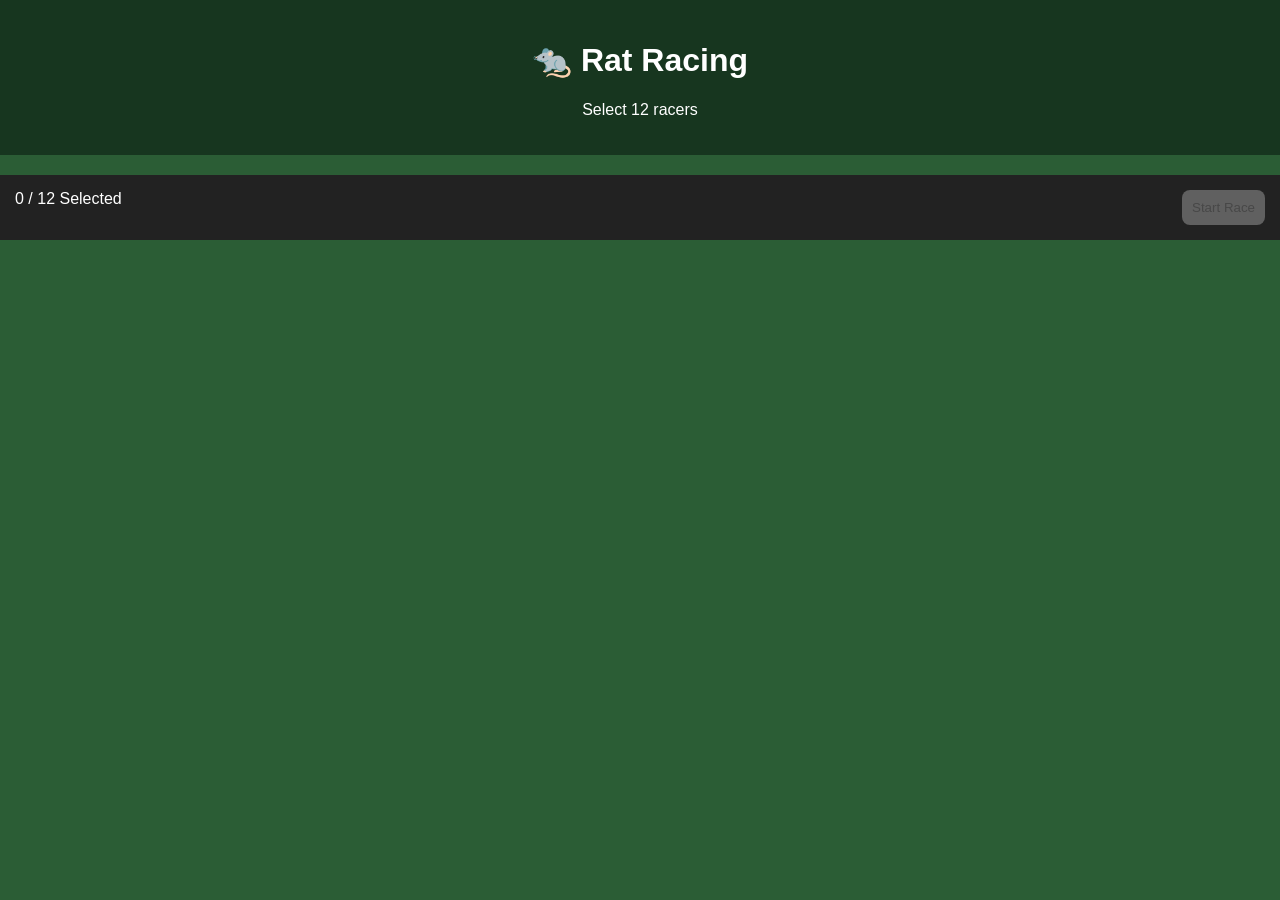
==== index.html @ 175675bf "Rename ndex.html to index.html" ====
<!doctype html>
<html>
<head>
<meta charset="utf-8">
<meta name="viewport" content="width=device-width,initial-scale=1">
<title>Rat Racing</title>
<link rel="stylesheet" href="style.css">
</head>
<body>
<header>
<h1>🐀 Rat Racing</h1>
<p>Select 12 racers</p>
</header>

<div id="grid"></div>

<div id="toolbar">
<span id="count">0 / 12 Selected</span>
<button id="start" disabled>Start Race</button>
</div>

<section id="race" class="hidden">
<h2 id="msg"></h2>
<div id="track"></div>
<button id="again" class="hidden" onclick="location.reload()">Race Again</button>
</section>

<script src="game.js"></script>
</body>
</html>
---- style.css ----
body{
margin:0;
font-family:Arial;
background:#2b5d35;
color:white;
}

header{
background:#17361f;
padding:20px;
text-align:center;
}

#grid{
display:grid;
grid-template-columns:repeat(auto-fit,minmax(150px,1fr));
gap:10px;
padding:10px;
}

.card{
background:#458d58;
padding:10px;
border-radius:10px;
}

.sel{
outline:3px solid gold;
}

button{
padding:10px;
border:none;
border-radius:8px;
cursor:pointer;
}

#toolbar{
display:flex;
justify-content:space-between;
padding:15px;
background:#222;
position:sticky;
bottom:0;
}

.hidden{
display:none;
}

.lane{
height:32px;
position:relative;
border-bottom:1px dashed white;
}

.rat{
position:absolute;
left:0;
}
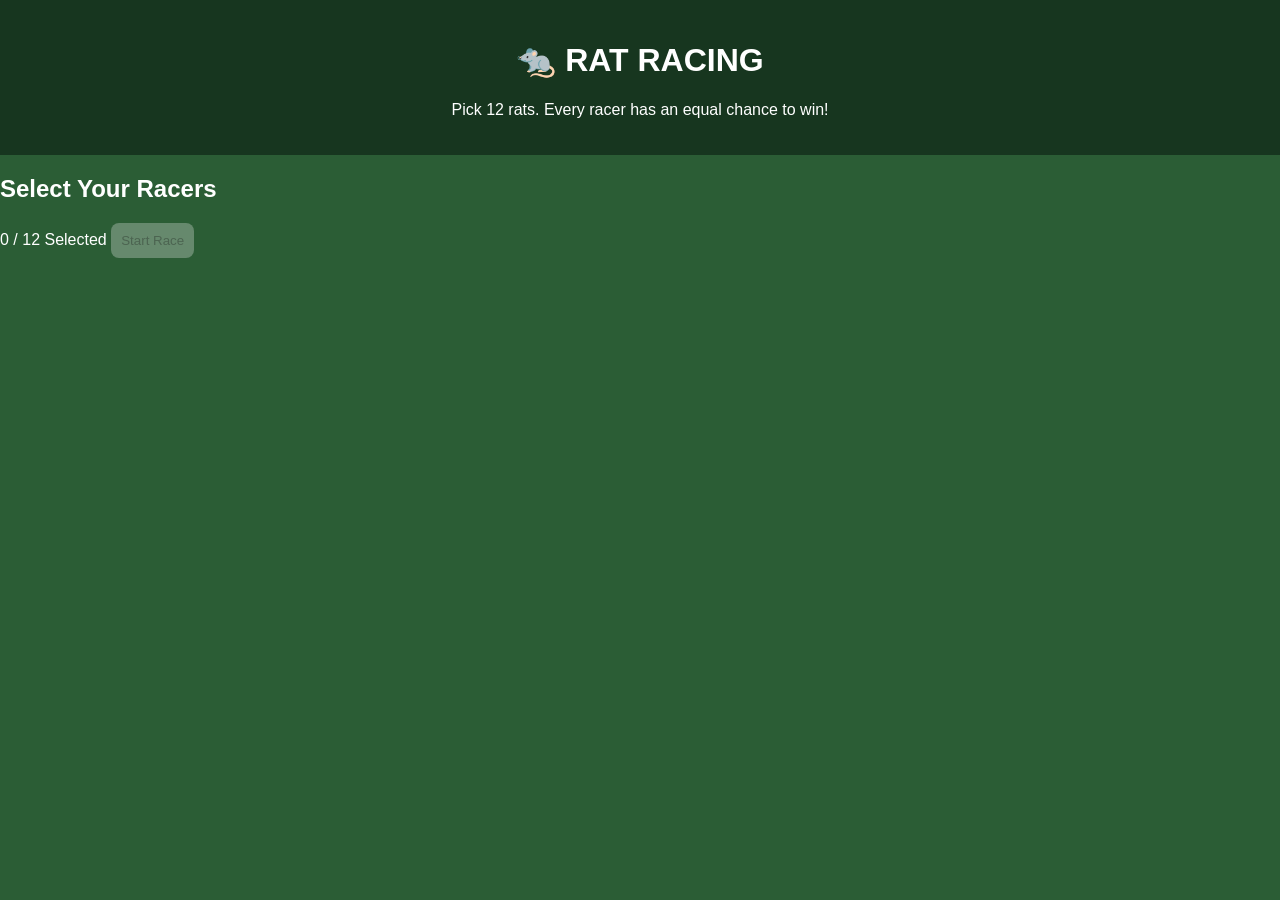
==== commit b616cc65: "Update index.html" ====
--- a/index.html
+++ b/index.html
@@ -1,30 +1,113 @@
-<!doctype html>
-<html>
+<!DOCTYPE html>
+<html lang="en">
 <head>
-<meta charset="utf-8">
-<meta name="viewport" content="width=device-width,initial-scale=1">
-<title>Rat Racing</title>
-<link rel="stylesheet" href="style.css">
+    <meta charset="UTF-8">
+    <meta name="viewport" content="width=device-width, initial-scale=1.0">
+    <title>Rat Racing</title>
+
+    <link rel="preconnect" href="https://fonts.googleapis.com">
+    <link rel="preconnect" href="https://fonts.gstatic.com" crossorigin>
+
+    <link href="https://fonts.googleapis.com/css2?family=Luckiest+Guy&family=Nunito:wght@400;700;900&display=swap" rel="stylesheet">
+
+    <link rel="stylesheet" href="style.css">
 </head>
+
 <body>
-<header>
-<h1>🐀 Rat Racing</h1>
-<p>Select 12 racers</p>
-</header>
 
-<div id="grid"></div>
+<div id="game">
 
-<div id="toolbar">
-<span id="count">0 / 12 Selected</span>
-<button id="start" disabled>Start Race</button>
+    <!-- Header -->
+    <header id="topBar">
+        <h1>🐀 RAT RACING</h1>
+        <p class="subtitle">
+            Pick 12 rats. Every racer has an equal chance to win!
+        </p>
+    </header>
+
+    <!-- Rat Selection -->
+    <section id="selectionScreen">
+
+        <h2>Select Your Racers</h2>
+
+        <div id="ratGrid">
+            <!-- Filled by JavaScript -->
+        </div>
+
+        <div id="selectionInfo">
+            <span id="selectedCount">0 / 12 Selected</span>
+
+            <button id="startRace" disabled>
+                Start Race
+            </button>
+        </div>
+
+    </section>
+
+    <!-- Race Screen -->
+    <section id="raceScreen" class="hidden">
+
+        <div id="broadcastBar">
+
+            <div class="broadcastLeft">
+                📺 RAT RACING LIVE
+            </div>
+
+            <div class="broadcastCenter">
+                Race In Progress
+            </div>
+
+            <div class="broadcastRight">
+                Leader:
+                <span id="leaderName">---</span>
+            </div>
+
+        </div>
+
+        <div id="trackArea">
+
+            <!-- Generated by JavaScript -->
+
+        </div>
+
+        <div id="leaderboard">
+
+            <h2>Leaderboard</h2>
+
+            <ol id="leaderList">
+
+            </ol>
+
+        </div>
+
+    </section>
+
+    <!-- Winner Screen -->
+    <section id="winnerScreen" class="hidden">
+
+        <h2>🏆 WINNER 🏆</h2>
+
+        <div id="winnerCard">
+
+            <div id="winnerPortrait">
+                🐀
+            </div>
+
+            <h1 id="winnerName">
+                Cheddar
+            </h1>
+
+            <button id="raceAgain">
+                Race Again
+            </button>
+
+        </div>
+
+    </section>
+
 </div>
 
-<section id="race" class="hidden">
-<h2 id="msg"></h2>
-<div id="track"></div>
-<button id="again" class="hidden" onclick="location.reload()">Race Again</button>
-</section>
+<script src="game.js"></script>
 
-<script src="game.js"></script>
 </body>
 </html>
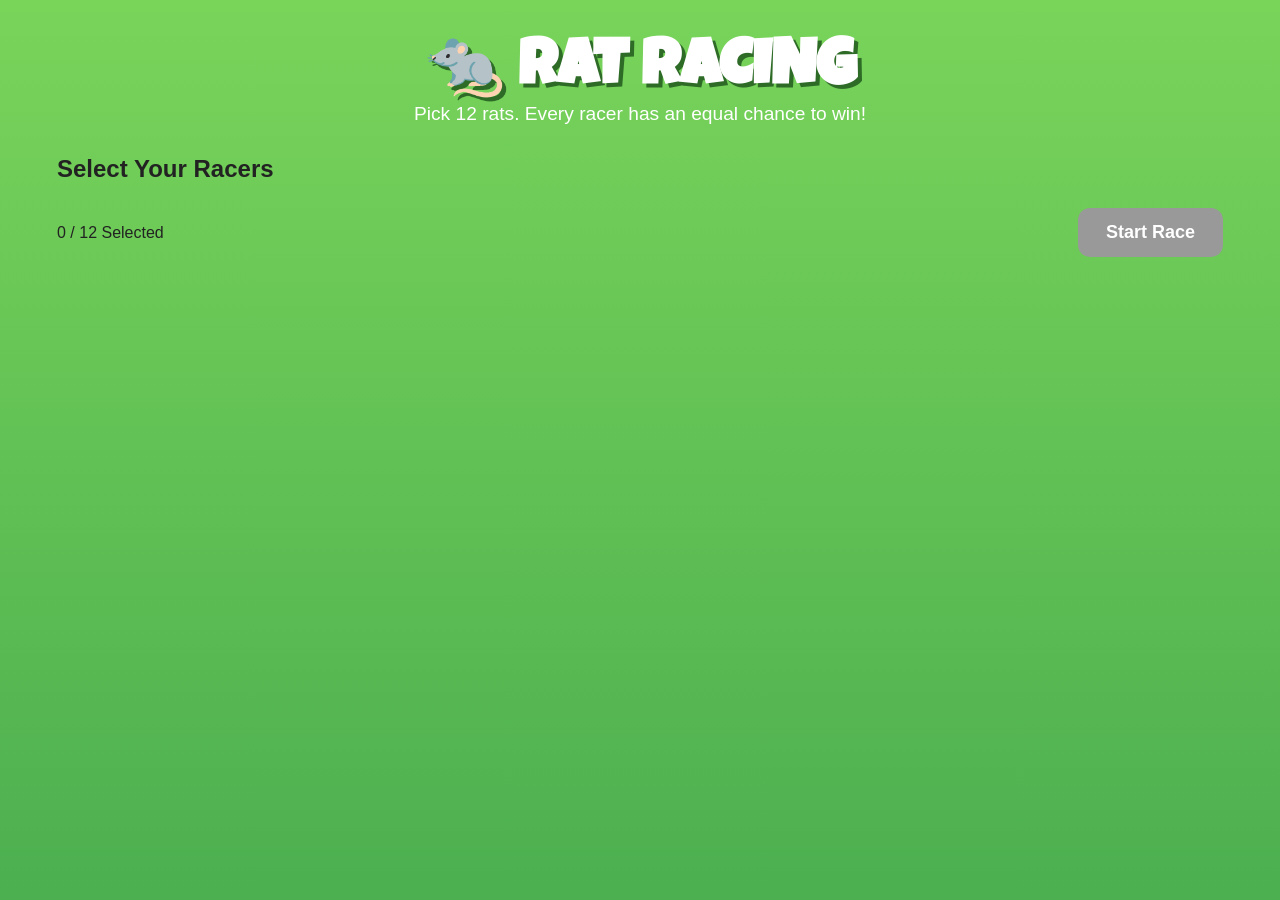
==== commit 0494ce27: "Update index.html" ====
--- a/index.html
+++ b/index.html
@@ -30,7 +30,7 @@
 
         <h2>Select Your Racers</h2>
 
-        <div id="ratGrid">
+        <div id="ratgrid">
             <!-- Filled by JavaScript -->
         </div>
 
--- a/style.css
+++ b/style.css
@@ -1,60 +1,176 @@
-body{
-margin:0;
-font-family:Arial;
-background:#2b5d35;
-color:white;
+*{
+    margin:0;
+    padding:0;
+    box-sizing:border-box;
 }
 
-header{
-background:#17361f;
-padding:20px;
-text-align:center;
+body{
+    font-family:'Nunito',sans-serif;
+    background:linear-gradient(#79d45a,#4caf50);
+    min-height:100vh;
+    color:#222;
 }
 
-#grid{
-display:grid;
-grid-template-columns:repeat(auto-fit,minmax(150px,1fr));
-gap:10px;
-padding:10px;
+#game{
+    width:95%;
+    max-width:1400px;
+    margin:auto;
+    padding:25px;
 }
 
-.card{
-background:#458d58;
-padding:10px;
-border-radius:10px;
+#topBar{
+    text-align:center;
+    margin-bottom:30px;
 }
 
-.sel{
-outline:3px solid gold;
+#topBar h1{
+    font-family:'Luckiest Guy',cursive;
+    font-size:4rem;
+    color:#fff;
+    text-shadow:4px 4px #2d6b27;
+}
+
+.subtitle{
+    color:white;
+    font-size:1.2rem;
+}
+
+h2{
+    margin-bottom:20px;
+}
+
+#ratGrid{
+    display:grid;
+    grid-template-columns:repeat(auto-fill,minmax(180px,1fr));
+    gap:18px;
+}
+
+.ratCard{
+    background:white;
+    border-radius:16px;
+    padding:18px;
+    text-align:center;
+    cursor:pointer;
+    transition:.2s;
+    box-shadow:0 6px 14px rgba(0,0,0,.15);
+}
+
+.ratCard:hover{
+    transform:translateY(-6px);
+}
+
+.ratCard.selected{
+    background:#ffd54f;
+    border:4px solid #ff9800;
+}
+
+.ratPortrait{
+    font-size:58px;
+}
+
+.ratName{
+    font-size:1.2rem;
+    font-weight:900;
+    margin-top:10px;
+}
+
+.ratBio{
+    font-size:.9rem;
+    color:#666;
+    margin-top:8px;
+}
+
+#selectionInfo{
+    margin-top:25px;
+    display:flex;
+    justify-content:space-between;
+    align-items:center;
 }
 
 button{
-padding:10px;
-border:none;
-border-radius:8px;
-cursor:pointer;
+    border:none;
+    background:#ff9800;
+    color:white;
+    padding:14px 28px;
+    border-radius:12px;
+    font-size:18px;
+    font-weight:bold;
+    cursor:pointer;
 }
 
-#toolbar{
-display:flex;
-justify-content:space-between;
-padding:15px;
-background:#222;
-position:sticky;
-bottom:0;
+button:disabled{
+    background:#999;
+    cursor:not-allowed;
 }
 
 .hidden{
-display:none;
+    display:none;
 }
 
-.lane{
-height:32px;
-position:relative;
-border-bottom:1px dashed white;
+#broadcastBar{
+    display:flex;
+    justify-content:space-between;
+    align-items:center;
+    background:#111;
+    color:white;
+    padding:15px 20px;
+    border-radius:10px;
+    margin-bottom:18px;
+    font-weight:bold;
 }
 
-.rat{
-position:absolute;
-left:0;
+#trackArea{
+    height:620px;
+    background:linear-gradient(#9be16f,#68c04f);
+    border:8px solid #6b4226;
+    border-radius:20px;
+    position:relative;
+    overflow:hidden;
 }
+
+.trackLane{
+    height:48px;
+    border-bottom:2px dashed rgba(255,255,255,.5);
+    position:relative;
+}
+
+.runner{
+    position:absolute;
+    left:10px;
+    top:4px;
+    font-size:34px;
+    transition:left .12s linear;
+}
+
+#leaderboard{
+    margin-top:25px;
+    background:white;
+    padding:20px;
+    border-radius:18px;
+}
+
+#leaderboard ol{
+    padding-left:25px;
+}
+
+#winnerScreen{
+    text-align:center;
+}
+
+#winnerCard{
+    margin:auto;
+    max-width:420px;
+    background:white;
+    border-radius:20px;
+    padding:35px;
+    box-shadow:0 10px 25px rgba(0,0,0,.2);
+}
+
+#winnerPortrait{
+    font-size:90px;
+    margin-bottom:20px;
+}
+
+#winnerName{
+    margin-bottom:25px;
+}
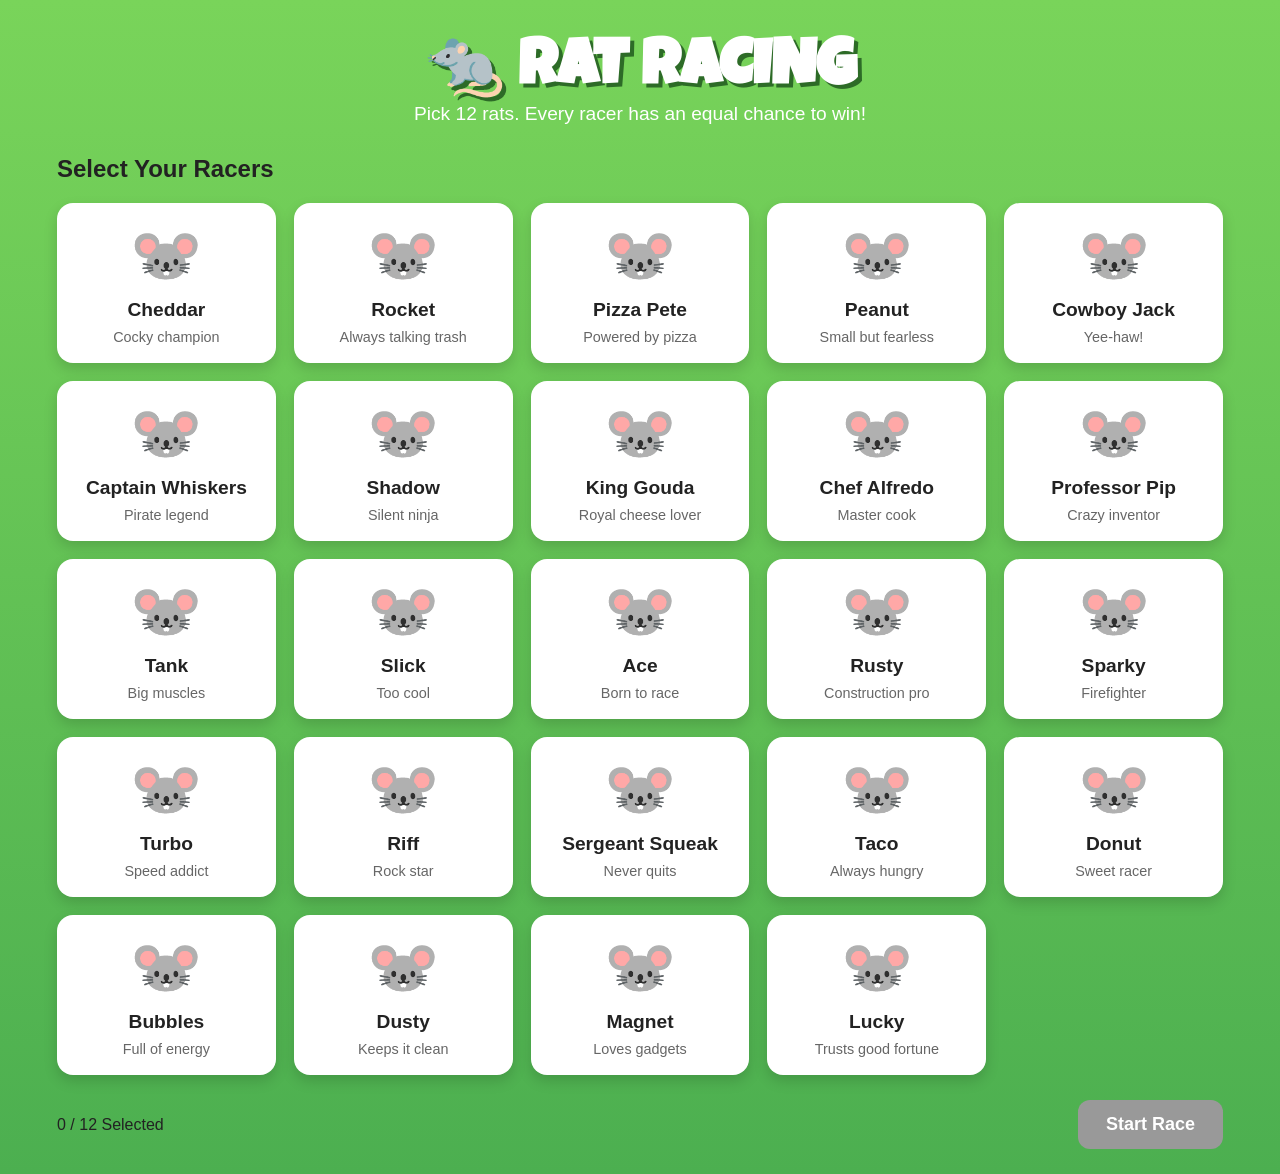
==== commit 457702e1: "Update index.html" ====
--- a/index.html
+++ b/index.html
@@ -30,9 +30,9 @@
 
         <h2>Select Your Racers</h2>
 
-        <div id="ratgrid">
+        <div id="ratGrid"></div>
             <!-- Filled by JavaScript -->
-        </div>
+
 
         <div id="selectionInfo">
             <span id="selectedCount">0 / 12 Selected</span>
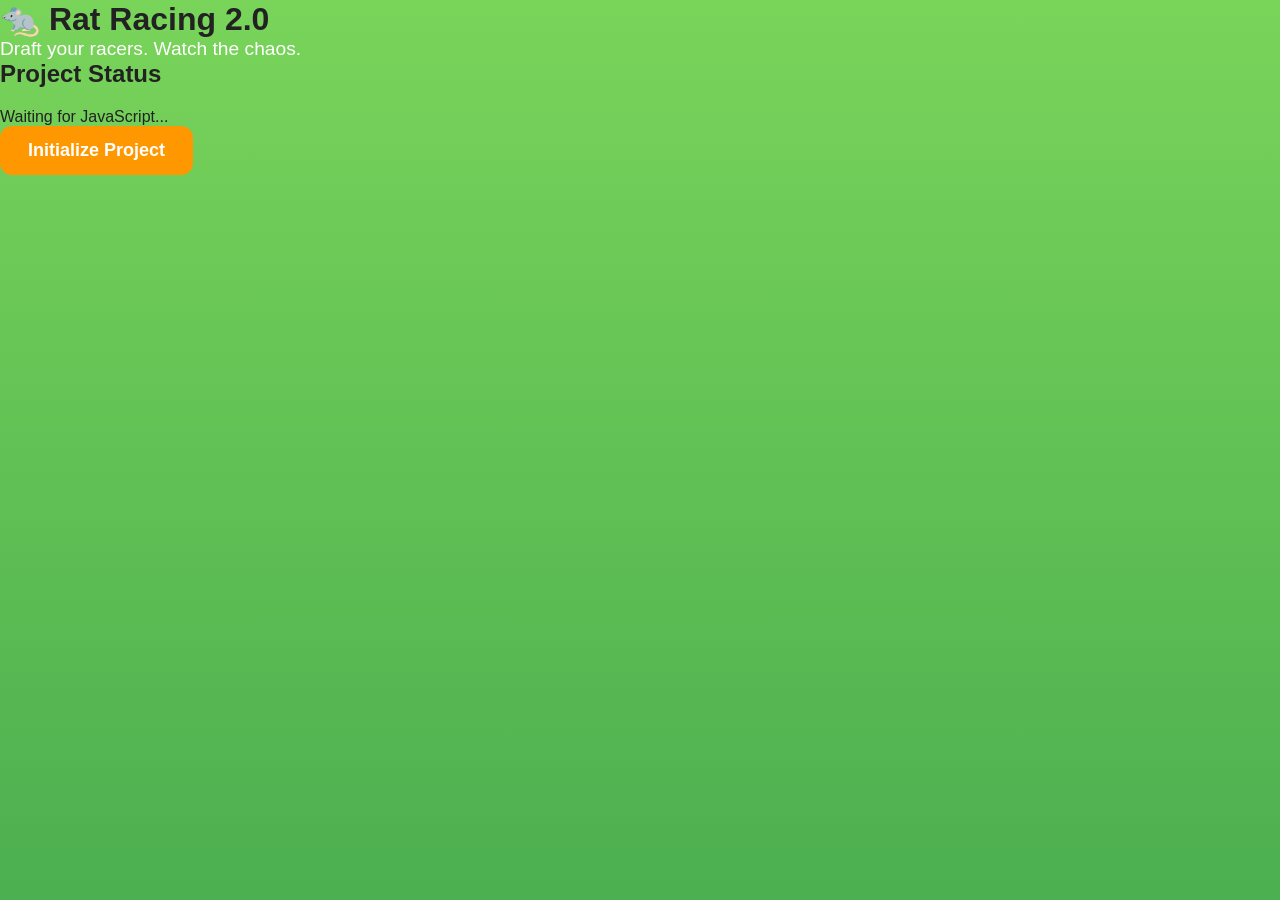
==== commit 26fa1b83: "Update index.html" ====
--- a/index.html
+++ b/index.html
@@ -3,102 +3,171 @@
 <head>
     <meta charset="UTF-8">
     <meta name="viewport" content="width=device-width, initial-scale=1.0">
-    <title>Rat Racing</title>
-
-    <link rel="preconnect" href="https://fonts.googleapis.com">
-    <link rel="preconnect" href="https://fonts.gstatic.com" crossorigin>
-
-    <link href="https://fonts.googleapis.com/css2?family=Luckiest+Guy&family=Nunito:wght@400;700;900&display=swap" rel="stylesheet">
+    <title>Rat Racing 2.0</title>
 
     <link rel="stylesheet" href="style.css">
 </head>
 
 <body>
 
-<div id="game">
+<div id="app">
 
-    <!-- Header -->
-    <header id="topBar">
-        <h1>🐀 RAT RACING</h1>
+    <!-- ================= HEADER ================= -->
+
+    <header id="header">
+
+        <h1>🐀 Rat Racing 2.0</h1>
+
         <p class="subtitle">
-            Pick 12 rats. Every racer has an equal chance to win!
+            Draft your racers. Watch the chaos.
         </p>
+
     </header>
 
-    <!-- Rat Selection -->
-    <section id="selectionScreen">
 
-        <h2>Select Your Racers</h2>
+    <!-- ============== HOME SCREEN ============== -->
 
-        <div id="ratGrid"></div>
-            <!-- Filled by JavaScript -->
+    <section id="homeScreen" class="screen">
 
+        <div class="panel">
 
-        <div id="selectionInfo">
-            <span id="selectedCount">0 / 12 Selected</span>
+            <h2>Project Status</h2>
 
-            <button id="startRace" disabled>
-                Start Race
-            </button>
-        </div>
-
-    </section>
-
-    <!-- Race Screen -->
-    <section id="raceScreen" class="hidden">
-
-        <div id="broadcastBar">
-
-            <div class="broadcastLeft">
-                📺 RAT RACING LIVE
+            <div id="statusText">
+                Waiting for JavaScript...
             </div>
 
-            <div class="broadcastCenter">
-                Race In Progress
-            </div>
-
-            <div class="broadcastRight">
-                Leader:
-                <span id="leaderName">---</span>
-            </div>
-
-        </div>
-
-        <div id="trackArea">
-
-            <!-- Generated by JavaScript -->
-
-        </div>
-
-        <div id="leaderboard">
-
-            <h2>Leaderboard</h2>
-
-            <ol id="leaderList">
-
-            </ol>
+            <button id="initializeButton">
+                Initialize Project
+            </button>
 
         </div>
 
     </section>
 
-    <!-- Winner Screen -->
-    <section id="winnerScreen" class="hidden">
 
-        <h2>🏆 WINNER 🏆</h2>
+    <!-- ============== DRAFT SCREEN ============== -->
 
-        <div id="winnerCard">
+    <section id="draftScreen" class="screen hidden">
 
-            <div id="winnerPortrait">
-                🐀
+        <h2>Select Your 12 Rats</h2>
+
+        <div id="ratGrid">
+
+            <!-- game.js builds the rat cards -->
+
+        </div>
+
+        <div id="draftFooter">
+
+            <span id="selectedCount">
+                0 / 12 Selected
+            </span>
+
+            <button id="startRaceButton" disabled>
+                Start Race
+            </button>
+
+        </div>
+
+    </section>
+
+
+    <!-- ============== RACE SCREEN ============== -->
+
+    <section id="raceScreen" class="screen hidden">
+
+        <div id="hud">
+
+            <div class="hudCard">
+                <label>Leader</label>
+                <span id="leaderName">---</span>
             </div>
 
-            <h1 id="winnerName">
-                Cheddar
-            </h1>
+            <div class="hudCard">
+                <label>Race Time</label>
+                <span id="raceClock">00.0</span>
+            </div>
 
-            <button id="raceAgain">
+            <div class="hudCard">
+                <label>Distance</label>
+                <span id="distanceRemaining">100%</span>
+            </div>
+
+        </div>
+
+        <div id="trackContainer">
+
+            <!-- game.js builds all 12 lanes -->
+
+        </div>
+
+        <aside id="sidebar">
+
+            <div class="panel">
+
+                <h3>Leaderboard</h3>
+
+                <ol id="leaderboard">
+
+                </ol>
+
+            </div>
+
+            <div class="panel">
+
+                <h3>Commentary</h3>
+
+                <div id="commentaryLog">
+
+                </div>
+
+            </div>
+
+        </aside>
+
+    </section>
+
+
+    <!-- ============== RESULTS ============== -->
+
+    <section id="resultsScreen" class="screen hidden">
+
+        <h2>Race Results</h2>
+
+        <div id="winnerBanner">
+
+        </div>
+
+        <table id="resultsTable">
+
+            <thead>
+
+                <tr>
+
+                    <th>Place</th>
+                    <th>Rat</th>
+                    <th>Time</th>
+                    <th>Behind</th>
+
+                </tr>
+
+            </thead>
+
+            <tbody id="resultsBody">
+
+            </tbody>
+
+        </table>
+
+        <div class="resultsButtons">
+
+            <button id="raceAgainButton">
                 Race Again
+            </button>
+
+            <button id="newDraftButton">
+                New Draft
             </button>
 
         </div>
--- a/style.css
+++ b/style.css
@@ -136,10 +136,9 @@
 
 .runner{
     position:absolute;
-    left:10px;
+    left:0;
     top:4px;
     font-size:34px;
-    transition:left .12s linear;
 }
 
 #leaderboard{
